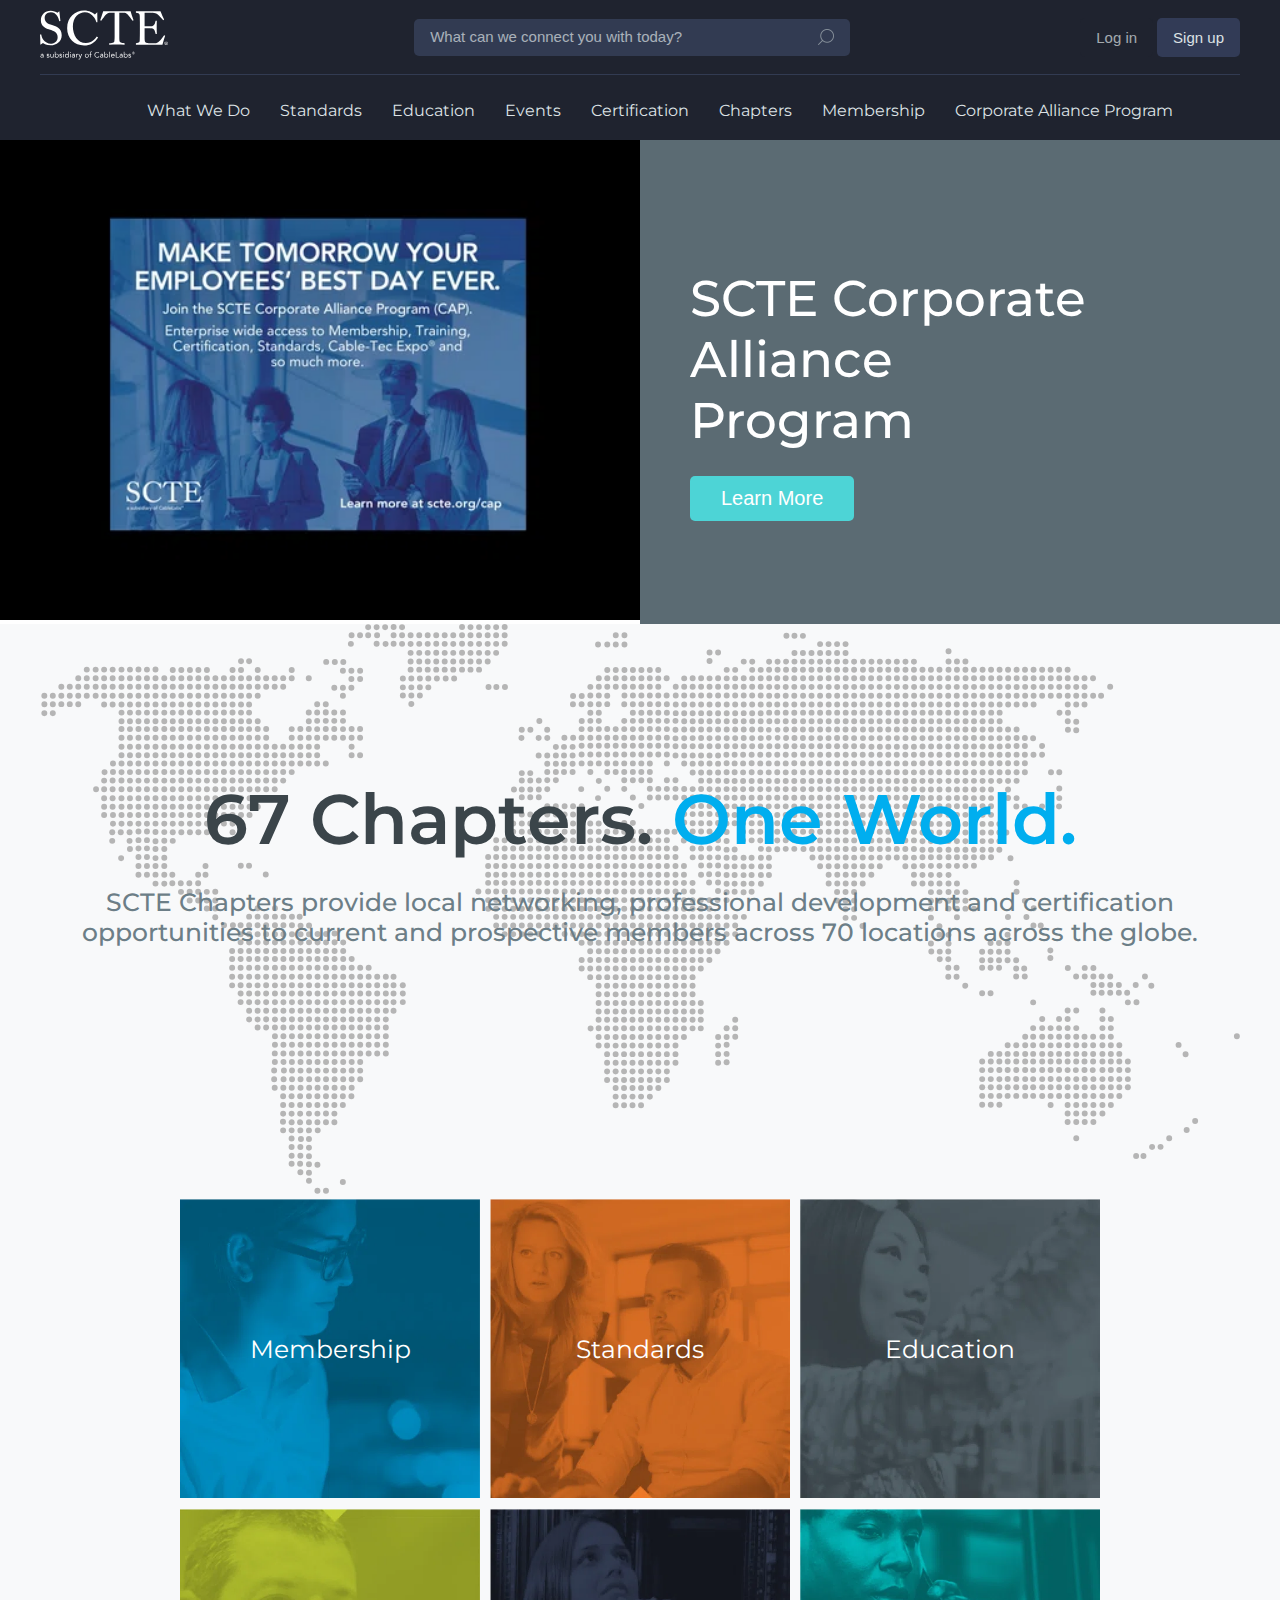
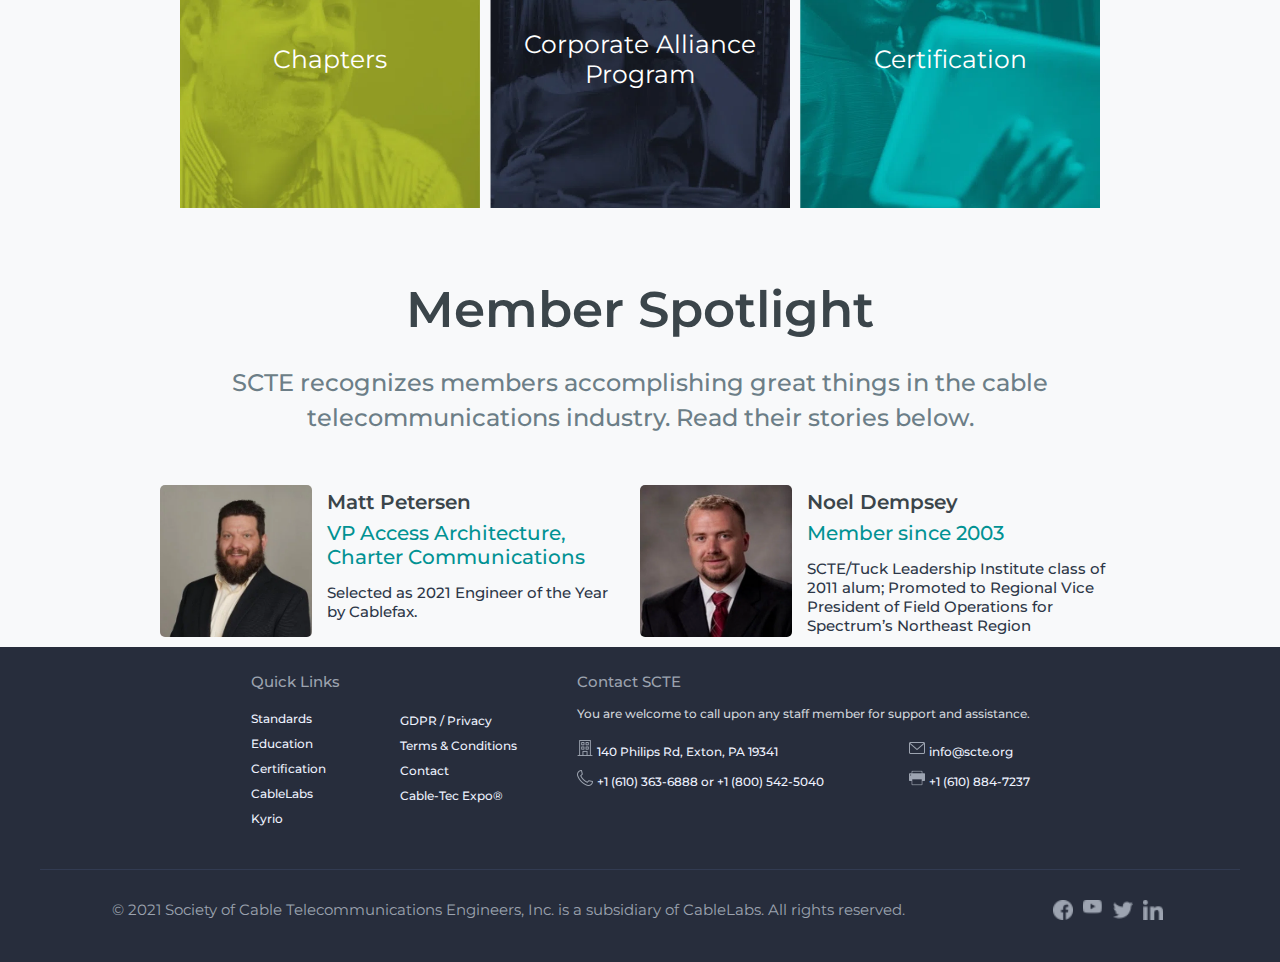
==== index.html @ 079fc74f "first commit" ====
<!DOCTYPE html>
<html lang="en">
  <head>
    <link rel="stylesheet" href="./assets/style/scte.css" />
    <title>SCTE</title>
    <meta charset="UTF-8" />
    <meta http-equiv="X-UA-Compatible" content="IE=edge" />
    <meta name="viewport" content="width=device-width, initial-scale=1.0" />
    <title>Document</title>
    <link rel="preconnect" href="https://fonts.googleapis.com" />
    <link rel="preconnect" href="https://fonts.gstatic.com" crossorigin />
    <link rel="preconnect" href="https://fonts.googleapis.com" />
    <link rel="preconnect" href="https://fonts.gstatic.com" crossorigin />
    <link
      href="https://fonts.googleapis.com/css2?family=Montserrat:wght@300;400;500;600;700&display=swap"
      rel="stylesheet"
    />
    <link
      href="https://fonts.googleapis.com/css2?family=Roboto:wght@300;400;500;700&display=swap"
      rel="stylesheet"
    />
  </head>
  <body>
    <!-- main_container_header -->
    <div class="main_container_header">
      <!-- header_logo_form_button -->
      <div class="container header_logo_form_button">
        <!-- right_side_logo -->
        <div class="right_side_logo">
          <img src="./assets/images/logo.svg" />
        </div>
        <!-- middle_form -->
        <div class="middle_form">
          <form>
            <input
              type="text"
              placeholder="What can we connect you with today?"
            />
          </form>
          <!-- form_image -->
          <img src="./assets/images/searching.png" />
        </div>
        <!-- left_side_buttons_div -->
        <div class="left_side_buttons_div">
          <!-- log -->
          <button class="log">Log in</button>
          <button>Sign up</button>
        </div>
      </div>
      <!-- ul_li -->
      <div class="ul_li">
        <!-- just_ul -->
        <ul class="just_ul">
          <li>What We Do</li>
          <li>Standards</li>
          <li>Education</li>
          <li>Events</li>
          <li>Certification</li>
          <li>Chapters</li>
          <li>Membership</li>
          <li>Corporate Alliance Program</li>
        </ul>
      </div>
    </div>
    <!-- main_middle_container -->
    <div class="main_middle_container">
      <!-- image_div -->
      <div class="image_div">
        <img src="./assets/images/capmargins.width-512.format-webp.webp" />
      </div>
      <!-- background_color_button -->
      <div class="background_color_button">
        <!-- heading_button  -->
        <div class="heading_button">
          <h3>SCTE Corporate Alliance Program</h3>
          <button>Learn More</button>
        </div>
      </div>
    </div>
    <!-- background_color_div -->
    <div class="background_color_div">
      <!-- main_container_back_image_h3_text_cards -->
      <div class="container main_container_back_image_h3_text_cards">
        <!-- background_image -->
        <div class="background_image">
          <!-- heading_text -->
          <div class="heading_text">
            <h3 class="change">67 Chapters. <span>One World. </span></h3>
            <p>
              SCTE Chapters provide local networking, professional development
              and certification opportunities to current and prospective members
              across 70 locations across the globe.
            </p>
          </div>
        </div>
      </div>
      <!-- All_cards_div -->
      <div class="container All_cards_div">
        <!-- first_card_div -->
        <div class="first_card_div">
          <!-- back_image -->
          <div class="back_image">
            <p>Membership</p>
          </div>
        </div>
        <!-- second_card_div -->
        <div class="second_card_div">
          <!-- back_image -->
          <div class="back_image">
            <p>Standards</p>
          </div>
        </div>
        <!-- third_card_div -->
        <div class="third_card_div">
          <!-- back_image -->
          <div class="back_image">
            <p>Education</p>
          </div>
        </div>
      </div>
      <div class="container All_cards_div">
        <!-- fourth_card_div -->
        <div class="fourth_card_div">
          <!-- back_image -->
          <div class="back_image">
            <p>Chapters</p>
          </div>
        </div>
        <!-- fifth_card_div -->
        <div class="fifth_card_div">
          <!-- back_image -->
          <div class="back_image">
            <p>Corporate Alliance Program</p>
          </div>
        </div>
        <!-- sixth_card_div -->
        <div class="sixth_card_div">
          <!-- back_image -->
          <div class="back_image">
            <p>Certification</p>
          </div>
        </div>
      </div>
    </div>
    <!-- background_color -->
    <div class="background_color">
      <!-- main_haeding_para_images -->
      <div class="container main_heading_para">
        <!-- heading_para -->
        <div class="heading_para">
          <h2>Member Spotlight</h2>
          <!-- para_div -->
          <div class="para_div">
            <p>
              SCTE recognizes members accomplishing great things in the cable
              telecommunications industry. Read their stories below.
            </p>
          </div>
        </div>
      </div>
      <!-- both_pic_main_div -->
      <div class="container both_pic_main_div">
        <!-- first_image -->
        <div class="first_image">
          <!-- just_pic_div -->
          <div class="just_pic_div">
            <img src="./assets/images/onepic.webp" />
          </div>

          <!-- text_div -->
          <div class="text_div">
            <h3>Matt Petersen</h3>
            <p>VP Access Architecture, Charter Communications</p>
            <p class="different_p">
              Selected as 2021 Engineer of the Year by Cablefax.
            </p>
          </div>
        </div>
        <!-- second_image -->
        <div class="second_image">
          <!-- just_pic_div -->
          <div class="just_pic_div">
            <img src="./assets/images/twopic.webp" />
          </div>

          <!-- text_div -->
          <div class="text_div">
            <h3>Noel Dempsey</h3>
            <p>Member since 2003</p>
            <p class="different_p">
              SCTE/Tuck Leadership Institute class of 2011 alum; Promoted to
              Regional Vice President of Field Operations for Spectrum’s
              Northeast Region
            </p>
          </div>
        </div>
      </div>
    </div>
    <!-- footer_background_color -->
    <div class="footer_background_color">
      <!-- main_upper_div_uls -->
      <div class="container main_upper_div_uls">
        <!-- first_ul_div -->
        <div class="first_ul_div">
          <h3>Quick Links</h3>
          <ul class="first_ul">
            <li>Standards</li>
            <li>Education</li>
            <li>Certification</li>
            <li>CableLabs</li>
            <li>Kyrio</li>
          </ul>
        </div>
        <!-- middle_ul_div -->
        <div class="middle_ul_div">
          <ul class="middle_ul">
            <li>GDPR / Privacy</li>
            <li>Terms & Conditions</li>
            <li>Contact</li>
            <li>Cable-Tec Expo®</li>
          </ul>
        </div>
        <!-- last_ul_div -->
        <div class="last_ul_div">
          <!-- h3 -->
          <h3>Contact SCTE</h3>
          <!-- ul_div_p -->
          <p>
            You are welcome to call upon any staff member for support and
            assistance.
          </p>
          <!-- last_ul -->
          <ul class="last_ul">
            <!-- flex_div -->
            <div class="flex_div">
              <li>
                <img src="./assets/images/building.png" />
                <span class="text">140 Philips Rd, Exton, PA 19341</span>
              </li>
              <li>
                <img src="./assets/images/phone.png" />

                <span class="text">
                  +1 (610) 363-6888 or +1 (800) 542-5040
                </span>
              </li>
            </div>
            <!-- flex_other -->
            <div class="flex_other">
              <li>
                <img src="./assets/images/envelope.png" />
                <span class="text"> info@scte.org </span>
              </li>
              <li>
                <img src="./assets/images/fax-machine.png" />
                <span class="text"> +1 (610) 884-7237 </span>
              </li>
            </div>
          </ul>
        </div>
      </div>
      <!-- last_text_logos -->
      <div class="container last_text_logos">
        <!-- just_p -->
        <div class="just_p">
          <p>
            © 2021 Society of Cable Telecommunications Engineers, Inc. is a
            subsidiary of CableLabs. All rights reserved.
          </p>
        </div>
        <!-- logos_div -->
        <div class="logos_div">
          <img src="./assets/images/facebook.png" />
          <img class="youtube" src="./assets/images/youtube.png" />
          <img src="./assets/images/twitter.png" />
          <img src="./assets/images/linkedin.png" />
        </div>
      </div>
    </div>
  </body>
</html>
---- assets/style/scte.css ----
body {
  font-family: "Roboto", sans-serif;
  font-family: "Montserrat", sans-serif;
  margin: 0px;
  padding: 0px;
}
/* container */
.container {
  max-width: 1200px;
  margin: auto;
}
/* main_container_header */
.main_container_header {
  width: 100%;
  background-color: #1f232f;
  height: 140px;
}
/* header_logo_form_button */
.main_container_header .header_logo_form_button {
  display: flex;
  justify-content: space-between;
  align-items: center;
  padding: 10px 0px;
  border-bottom: 1px solid #323b52;
}

/* right_side_logo */
.main_container_header .header_logo_form_button .right_side_logo {
}
/* image */
.main_container_header .header_logo_form_button .right_side_logo img {
  height: 50px;
  cursor: pointer;
}
/* middle_form */
.main_container_header .header_logo_form_button .middle_form {
  display: flex;
  align-items: center;
  width: 35%;
}
/* just_form_div */
.main_container_header .header_logo_form_button .middle_form form {
  width: 100%;
}
/* form_input */
.main_container_header .header_logo_form_button .middle_form input {
  width: 100%;
  background: #323b52;
  padding: 10px 15px;
  border-radius: 5px;
  border: 1px transparent solid;
  cursor: pointer;
}
/* placeholder */
.main_container_header
  .header_logo_form_button
  .middle_form
  input::placeholder {
  color: rgba(221, 226, 229);
  opacity: 0.7;
  font-size: 15px;
}
/* form_image */
.main_container_header .header_logo_form_button .middle_form img {
  color: rgba(221, 226, 229);
  opacity: 0.5;
  cursor: pointer;
}
/* left_side_buttons_div */
.main_container_header .header_logo_form_button .left_side_buttons_div {
}
/* just_buttons */
.main_container_header .header_logo_form_button .left_side_buttons_div button {
  background: #323b56;
  color: rgba(221, 226, 229);
  opacity: 1;
  border: 1px solid transparent;
  padding: 10px 15px;
  border-radius: 5px;
  font-size: 15px;
  cursor: pointer;
}
/* log */
.main_container_header .header_logo_form_button .left_side_buttons_div .log {
  color: rgba(221, 226, 229);
  opacity: 0.7;
  background: #1f232f;
  border: 1px transparent solid;
}
/* ul_li */
.main_container_header .ul_li .just_ul {
  display: flex;
  font-size: 16px;
  list-style: none;
  color: rgba(221, 226, 229);
  opacity: 1;
  justify-content: center;
  font-weight: 400;
  cursor: pointer;
}
.main_container_header .ul_li .just_ul li {
  padding: 10px 15px;
}
/* main_middle_container */
.main_middle_container {
  width: 100%;
  display: flex;
}
/* image_div */
.main_middle_container .image_div {
  width: 50%;
}
/* img */
.main_middle_container .image_div img {
  width: 100%;
}
/* background_color_button */
.main_middle_container .background_color_button {
  background-color: #5b6b73;
  width: 50%;
  display: flex;
  align-items: center;
}
/* heading_button */
.main_middle_container .background_color_button .heading_button {
  padding: 0px 50px;
}
/* h3 */
.main_middle_container .background_color_button .heading_button h3 {
  color: white;
  width: 80%;
  font-size: 50px;
  font-weight: 500;
  margin: 0px;
  padding: 25px 0px;
}
/* button */
.main_middle_container .background_color_button button {
  background-color: #4dd4d6;
  padding: 10px 30px;
  color: white;
  font-size: 20px;
  border-radius: 5px;
  border: 1px solid transparent;
}
/* background_color_div */
.background_color_div {
  background: #f8f9fa;
}
/* main_container_back_image_h3_text_cards */
.background_color_div .main_container_back_image_h3_text_cards {
  width: 100%;
}
/* background_image */
.background_color_div
  .main_container_back_image_h3_text_cards
  .background_image {
  background-image: url("../images/map.svg");
  background-size: contain;
  background-position: center;
  background-repeat: no-repeat;
  height: 570px;
}
/* heading_text */
.background_color_div
  .main_container_back_image_h3_text_cards
  .background_image
  .heading_text {
  display: flex;
  flex-direction: column;
  justify-content: center;
  align-items: center;
  height: 500px;
}
/* just_h3 */
.background_color_div
  .main_container_back_image_h3_text_cards
  .background_image
  .heading_text
  .change {
  color: #3b454a;
  font-size: 70px;
  font-weight: 600;
  margin: 0px;
}
/* span */
.background_color_div
  .main_container_back_image_h3_text_cards
  .background_image
  .heading_text
  .change
  span {
  color: #00aeef;
}
/* just_p */
.background_color_div
  .main_container_back_image_h3_text_cards
  .background_image
  .heading_text
  p {
  font-size: 25px;
  color: #6c7e87;
  font-weight: 500;
  text-align: center;
}
/* All_cards_div */
.background_color_div .All_cards_div {
  display: flex;
  justify-content: center;
  flex-wrap: wrap;
}
/* first_card_div */
.background_color_div .All_cards_div .first_card_div {
  width: 25%;
  margin: 5px 5px;
}
/* back_image */
.background_color_div .All_cards_div .first_card_div .back_image {
  background-image: url("../images/one.webp");
  background-size: contain;
  background-repeat: no-repeat;
  height: 300px;
  display: flex;
  justify-content: center;
  align-items: center;
}
/* just_p */
.background_color_div .All_cards_div .first_card_div .back_image p {
  font-size: 25px;
  font-weight: 400;
  color: white;
}
/* second_card_div */
.background_color_div .All_cards_div .second_card_div {
  width: 25%;
  margin: 5px 5px;
}
/* back_image */
.background_color_div .All_cards_div .second_card_div .back_image {
  background-image: url("../images/two.webp");
  background-size: contain;
  background-repeat: no-repeat;
  height: 300px;
  display: flex;
  justify-content: center;
  align-items: center;
}
/* just_p */
.background_color_div .All_cards_div .second_card_div .back_image p {
  font-size: 25px;
  font-weight: 400;
  color: white;
}
/* third_card_div */
.background_color_div .All_cards_div .third_card_div {
  width: 25%;
  margin: 5px 5px;
}
/* back_image */
.background_color_div .All_cards_div .third_card_div .back_image {
  background-image: url("../images/three.webp");
  background-size: contain;
  background-repeat: no-repeat;
  height: 300px;
  display: flex;
  justify-content: center;
  align-items: center;
}
/* just_p */
.background_color_div .All_cards_div .third_card_div .back_image p {
  font-size: 25px;
  font-weight: 400;
  color: white;
}
/* fourth_card_div */
.background_color_div .All_cards_div .fourth_card_div {
  width: 25%;
  margin: 5px 5px;
}
/* back_image */
.background_color_div .All_cards_div .fourth_card_div .back_image {
  background-image: url("../images/four.webp");
  background-size: contain;
  background-repeat: no-repeat;
  height: 300px;
  display: flex;
  justify-content: center;
  align-items: center;
}
/* just_p */
.background_color_div .All_cards_div .fourth_card_div .back_image p {
  font-size: 25px;
  font-weight: 400;
  color: white;
}
/* fifth_card_div */
.background_color_div .All_cards_div .fifth_card_div {
  width: 25%;
  margin: 5px 5px;
}
/* back_image */
.background_color_div .All_cards_div .fifth_card_div .back_image {
  background-image: url("../images/five.webp");
  background-size: contain;
  background-repeat: no-repeat;
  height: 300px;
  display: flex;
  justify-content: center;
  align-items: center;
}
/* just_p */
.background_color_div .All_cards_div .fifth_card_div .back_image p {
  font-size: 25px;
  font-weight: 400;
  color: white;
  text-align: center;
}
/* sixth_card_div */
.background_color_div .All_cards_div .sixth_card_div {
  width: 25%;
  margin: 5px 5px;
}
/* back_image */
.background_color_div .All_cards_div .sixth_card_div .back_image {
  background-image: url("../images/six.webp");
  background-size: contain;
  background-repeat: no-repeat;
  height: 300px;
  display: flex;
  justify-content: center;
  align-items: center;
}
/* just_p */
.background_color_div .All_cards_div .sixth_card_div .back_image p {
  font-size: 25px;
  font-weight: 400;
  color: white;
}
/* background_color */
.background_color {
  background-color: #f8f9fa;
}
/* main_haeding_para */
.background_color .main_heading_para {
  width: 100%;
  padding: 65px 0px 25px 0px;
}
/* heading_para */
.background_color .main_heading_para .heading_para {
  display: flex;
  flex-direction: column;
  align-items: center;
}
/* h2 */
.background_color .main_heading_para .heading_para h2 {
  margin: 0px;
  color: #3b454a;
  font-size: 50px;
  font-weight: 600;
}
/* p_div */
.background_color .main_heading_para .heading_para .para_div {
  width: 70%;
  text-align: center;
  line-height: 35px;
}
/* just_p */
.background_color .main_heading_para .heading_para .para_div p {
  color: #6c7e87;
  font-size: 24px;
  font-weight: 500;
  margin: 0px;
  padding: 25px 0px;
}
/* both_pic_main_div */
.background_color .both_pic_main_div {
  width: 100%;
  display: flex;
  justify-content: center;
}
/* first_image */
.background_color .both_pic_main_div .first_image {
  display: flex;
  width: 40%;
}
/* just_pic_div */
.background_color .both_pic_main_div .first_image .just_pic_div {
}
/* just_image */
.background_color .both_pic_main_div .first_image .just_pic_div img {
  height: 152px;
  border-radius: 5px;
}
/* text_div */
.background_color .both_pic_main_div .first_image .text_div {
  padding: 5px 15px;
}
.background_color .both_pic_main_div .first_image .text_div h3 {
  color: #3b454a;
  font-size: 20px;
  font-weight: 600;
  margin: 0px;
}
.background_color .both_pic_main_div .first_image .text_div p {
  color: #019293;
  font-size: 20px;
  font-weight: 500;
  margin: 0px;
  padding: 7px 0px;
}
/* different_p */
.background_color .both_pic_main_div .first_image .text_div .different_p {
  color: #2d3748;
  font-size: 15px;
  font-weight: 500;
}
/* second_image */
.background_color .both_pic_main_div .second_image {
  display: flex;
  width: 40%;
}
/* just_pic_div */
.background_color .both_pic_main_div .second_image .just_pic_div {
}
/* just_image */
.background_color .both_pic_main_div .second_image .just_pic_div img {
  height: 152px;
  border-radius: 5px;
}
/* text_div */
.background_color .both_pic_main_div .second_image .text_div {
  padding: 5px 15px;
}
.background_color .both_pic_main_div .second_image .text_div h3 {
  color: #3b454a;
  font-size: 20px;
  font-weight: 600;
  margin: 0px;
}
.background_color .both_pic_main_div .second_image .text_div p {
  color: #019293;
  font-size: 20px;
  font-weight: 500;
  margin: 0px;
  padding: 7px 0px;
}
/* different_p */
.background_color .both_pic_main_div .second_image .text_div .different_p {
  color: #2d3748;
  font-size: 15px;
  font-weight: 500;
}
/* footer_background_color */
.footer_background_color {
  background-color: #272d3c;
  height: 315px;
}
/* main_upper_div_uls */
.footer_background_color .main_upper_div_uls {
  display: flex;
  justify-content: center;
  border-bottom: 1px solid #323b52;
}
/* first_ul_div */
.footer_background_color .main_upper_div_uls .first_ul_div {
  padding: 10px 30px;
}
/* first_ul_just */
.footer_background_color .main_upper_div_uls .first_ul_div .first_ul {
  list-style: none;
  margin: 0px;
  padding: 0px;
}
/* h3 */
.footer_background_color .main_upper_div_uls .first_ul_div h3 {
  color: #9ca3af;
  font-size: 15px;
  font-weight: 500;
  margin: 0px;
  padding: 15px 0px;
  cursor: pointer;
}
/* li */
.footer_background_color .main_upper_div_uls .first_ul_div li {
  line-height: 25px;
  color: #eef2ff;
  font-weight: 500;
  cursor: pointer;
  font-size: 12px;
}
/* middle_ul_dil */
.footer_background_color .main_upper_div_uls .middle_ul_div {
  padding: 45px 30px;
}
/* middle_ul */
.footer_background_color .main_upper_div_uls .middle_ul_div .middle_ul {
  list-style: none;
    padding: 0px 0px;
}
/* li */
.footer_background_color .main_upper_div_uls .middle_ul_div .middle_ul li {
  line-height: 25px;
  color: #eef2ff;
  font-weight: 500;
  cursor: pointer;
  font-size: 12px;
}
/* last_ul_div */
.footer_background_color .main_upper_div_uls .last_ul_div{
  padding: 10px 30px;
}
/* h3 */
.footer_background_color .main_upper_div_uls .last_ul_div  h3{
  color: #9ca3af;
  font-size: 15px;
  font-weight: 500;
  margin: 0px;
  cursor: pointer;
  padding: 15px 0px;
}
/* just_p */
.footer_background_color .main_upper_div_uls .last_ul_div  p{
  color: #d1d5db;
  font-size: 12px;
  font-weight: 500;
  margin: 0px;
}
/* last_ul */
.footer_background_color .main_upper_div_uls .last_ul_div .last_ul{
  margin: 0px;
  list-style: none;
  padding: 15px 0px;
  display: flex;
  justify-content: space-between;
  line-height: 30px;
}



/* flex_div */
.footer_background_color .main_upper_div_uls .last_ul_div .last_ul .flex_div{

}
/* li */
.footer_background_color .main_upper_div_uls .last_ul_div .last_ul .flex_div li{

}
/* span */
.footer_background_color .main_upper_div_uls .last_ul_div .last_ul .flex_div .text{
  line-height: 25px;
  color: #eef2ff;
  font-weight: 500;
  cursor: pointer;
  font-size: 12px;
}
/* flex_other */
.footer_background_color .main_upper_div_uls .last_ul_div .last_ul  .flex_other{

}
.footer_background_color .main_upper_div_uls .last_ul_div .last_ul  .flex_other li{

}
.footer_background_color .main_upper_div_uls .last_ul_div .last_ul  .flex_other .text{
  line-height: 25px;
  color: #eef2ff;
  font-weight: 500;
  cursor: pointer;
  font-size: 12px;
}
/* last_text_logos */
.footer_background_color  .last_text_logos{
  display: flex;
  align-items: center;
  justify-content: space-around;
  padding: 15px 0px;
}
/* .just_p */
.footer_background_color  .last_text_logos .just_p{
  font-size: 15px;
  font-weight: 400;
}
/* p */
.footer_background_color  .last_text_logos .just_p p{
  color: #9ca3af;
}
/* logos_div */
.footer_background_color  .last_text_logos .logos_div{
display: flex;
align-items: center;
}
/* youtube */
.footer_background_color  .last_text_logos .logos_div .youtube{

}
.footer_background_color  .last_text_logos .logos_div img{
  height: 20px;
  display: flex;
  align-items: center;
  padding: 0px 5px;
}
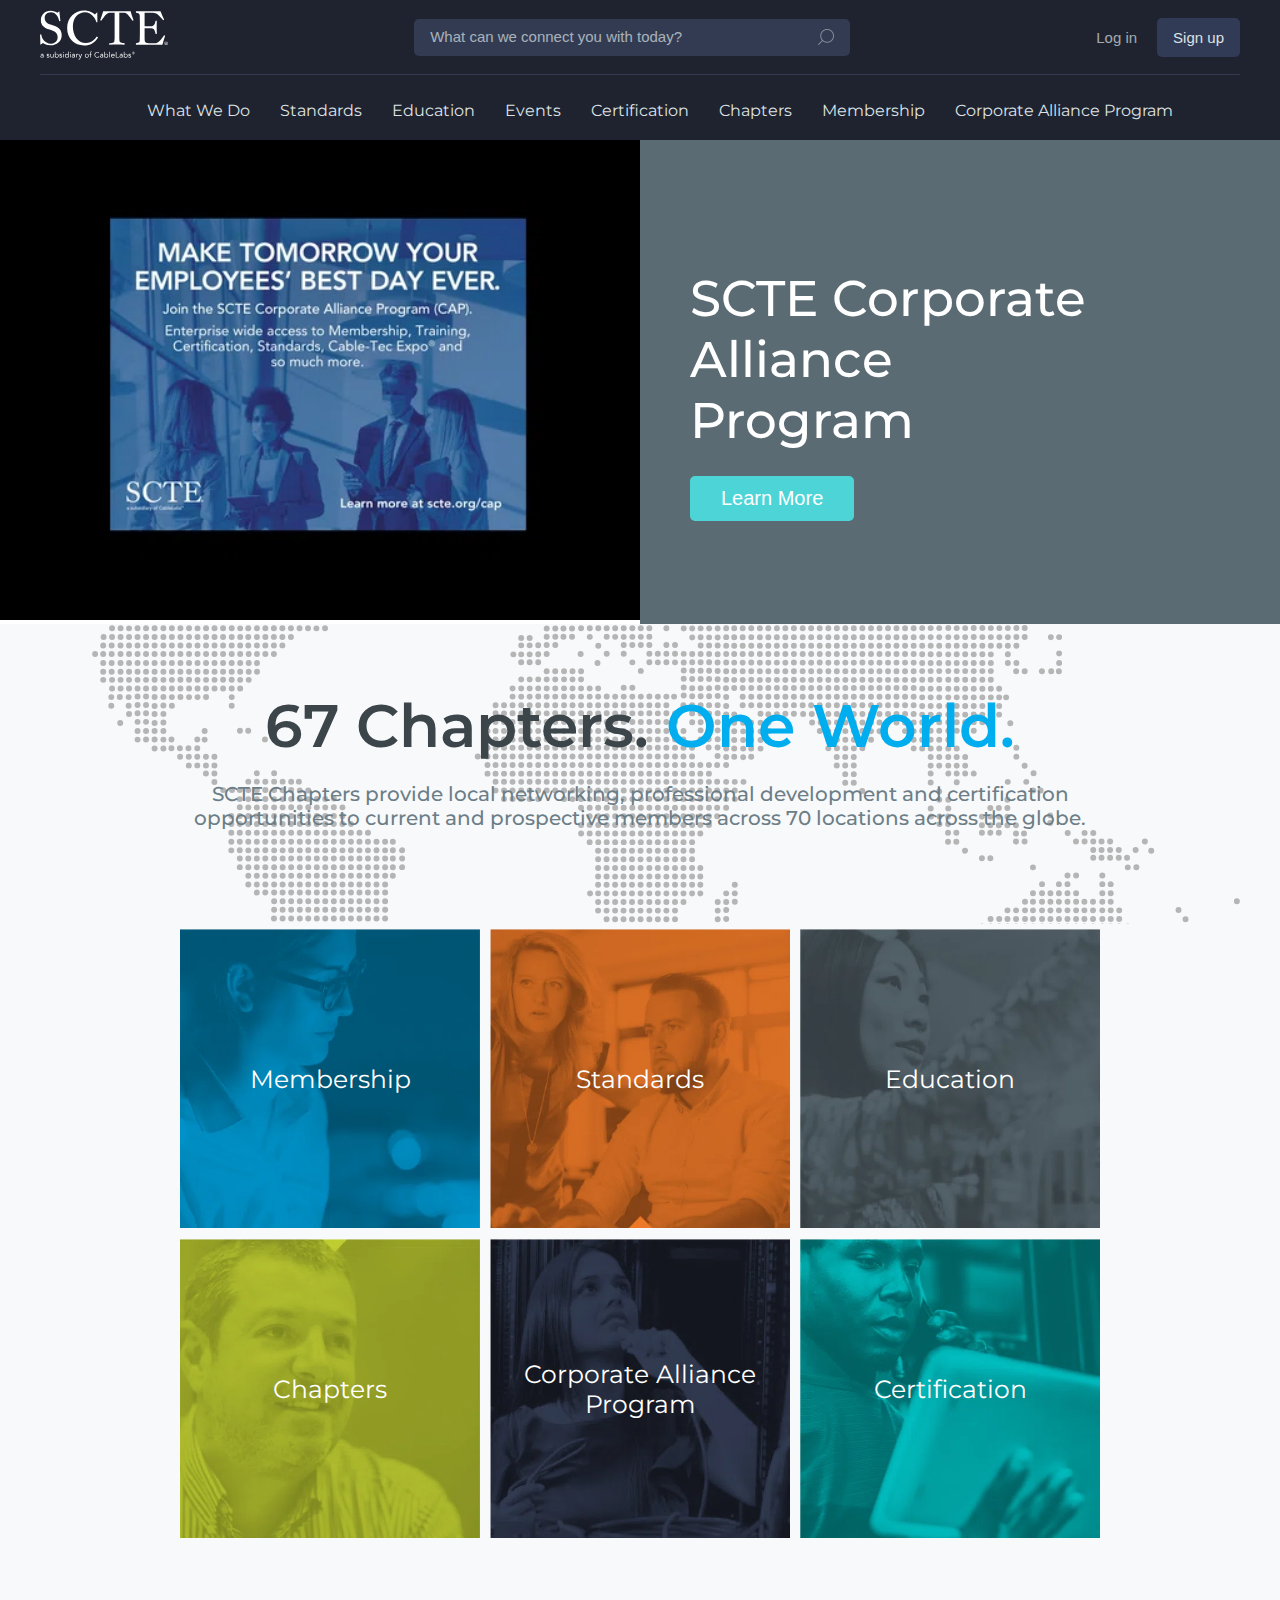
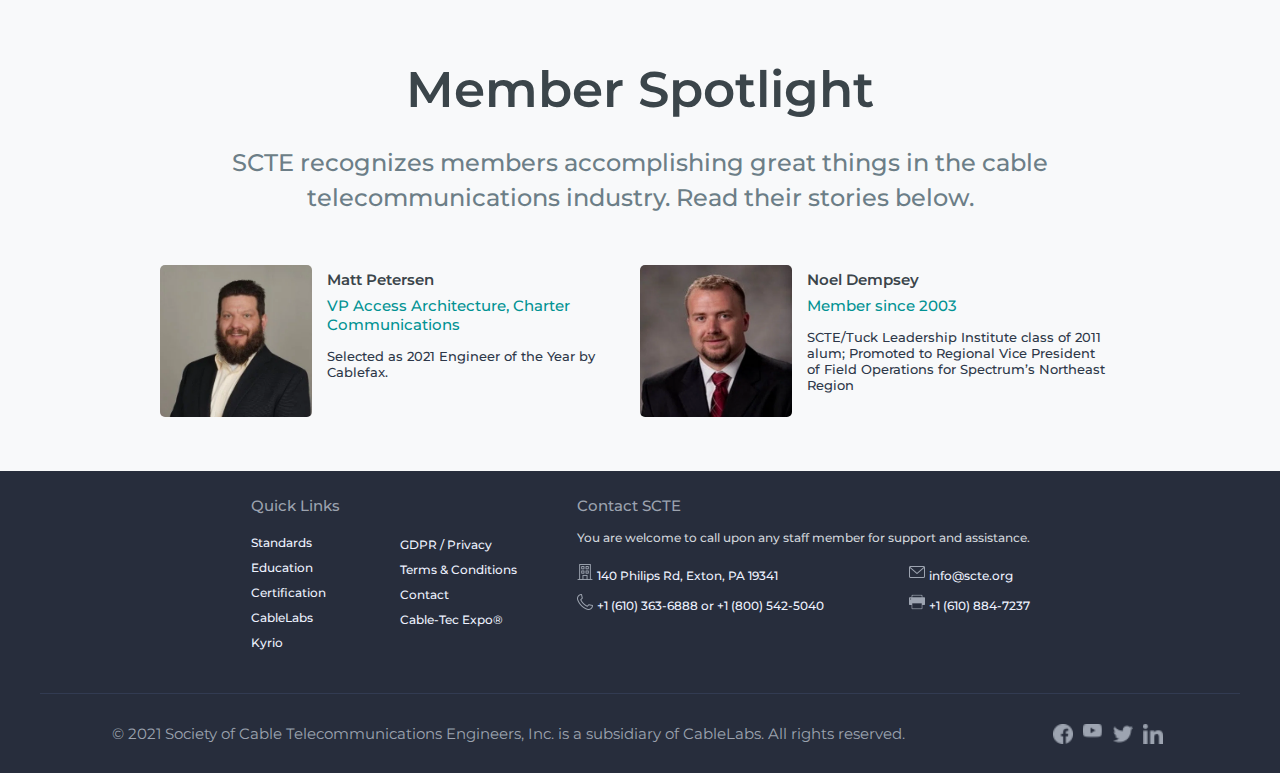
==== commit f906a600: "add media quries" ====
--- a/index.html
+++ b/index.html
@@ -118,7 +118,7 @@
           </div>
         </div>
       </div>
-      <div class="container All_cards_div">
+      <div class="container last_three_card_div">
         <!-- fourth_card_div -->
         <div class="fourth_card_div">
           <!-- back_image -->
@@ -160,6 +160,7 @@
       </div>
       <!-- both_pic_main_div -->
       <div class="container both_pic_main_div">
+       
         <!-- first_image -->
         <div class="first_image">
           <!-- just_pic_div -->
@@ -200,6 +201,8 @@
     <div class="footer_background_color">
       <!-- main_upper_div_uls -->
       <div class="container main_upper_div_uls">
+        <!-- first_two_uls -->
+        <div class="first_two_uls">
         <!-- first_ul_div -->
         <div class="first_ul_div">
           <h3>Quick Links</h3>
@@ -220,6 +223,7 @@
             <li>Cable-Tec Expo®</li>
           </ul>
         </div>
+      </div>
         <!-- last_ul_div -->
         <div class="last_ul_div">
           <!-- h3 -->
@@ -277,5 +281,7 @@
         </div>
       </div>
     </div>
+
+    <!-- end -->
   </body>
 </html>
--- a/assets/style/scte.css
+++ b/assets/style/scte.css
@@ -24,9 +24,6 @@
   border-bottom: 1px solid #323b52;
 }
 
-/* right_side_logo */
-.main_container_header .header_logo_form_button .right_side_logo {
-}
 /* image */
 .main_container_header .header_logo_form_button .right_side_logo img {
   height: 50px;
@@ -66,9 +63,7 @@
   opacity: 0.5;
   cursor: pointer;
 }
-/* left_side_buttons_div */
-.main_container_header .header_logo_form_button .left_side_buttons_div {
-}
+
 /* just_buttons */
 .main_container_header .header_logo_form_button .left_side_buttons_div button {
   background: #323b56;
@@ -156,10 +151,10 @@
   .main_container_back_image_h3_text_cards
   .background_image {
   background-image: url("../images/map.svg");
-  background-size: contain;
+  background-size: cover;
   background-position: center;
   background-repeat: no-repeat;
-  height: 570px;
+  height: 300px;
 }
 /* heading_text */
 .background_color_div
@@ -170,7 +165,8 @@
   flex-direction: column;
   justify-content: center;
   align-items: center;
-  height: 500px;
+  height: 290px;
+  padding: 0px 105px;
 }
 /* just_h3 */
 .background_color_div
@@ -179,7 +175,7 @@
   .heading_text
   .change {
   color: #3b454a;
-  font-size: 70px;
+  font-size: 60px;
   font-weight: 600;
   margin: 0px;
 }
@@ -198,7 +194,7 @@
   .background_image
   .heading_text
   p {
-  font-size: 25px;
+  font-size: 20px;
   color: #6c7e87;
   font-weight: 500;
   text-align: center;
@@ -272,13 +268,19 @@
   font-weight: 400;
   color: white;
 }
+/* last_three_card_div */
+.background_color_div .last_three_card_div {
+  display: flex;
+  justify-content: center;
+  flex-wrap: wrap;
+}
 /* fourth_card_div */
-.background_color_div .All_cards_div .fourth_card_div {
+.background_color_div .last_three_card_div .fourth_card_div {
   width: 25%;
   margin: 5px 5px;
 }
 /* back_image */
-.background_color_div .All_cards_div .fourth_card_div .back_image {
+.background_color_div .last_three_card_div .fourth_card_div .back_image {
   background-image: url("../images/four.webp");
   background-size: contain;
   background-repeat: no-repeat;
@@ -288,18 +290,18 @@
   align-items: center;
 }
 /* just_p */
-.background_color_div .All_cards_div .fourth_card_div .back_image p {
+.background_color_div .last_three_card_div .fourth_card_div .back_image p {
   font-size: 25px;
   font-weight: 400;
   color: white;
 }
 /* fifth_card_div */
-.background_color_div .All_cards_div .fifth_card_div {
+.background_color_div .last_three_card_div .fifth_card_div {
   width: 25%;
   margin: 5px 5px;
 }
 /* back_image */
-.background_color_div .All_cards_div .fifth_card_div .back_image {
+.background_color_div .last_three_card_div .fifth_card_div .back_image {
   background-image: url("../images/five.webp");
   background-size: contain;
   background-repeat: no-repeat;
@@ -309,19 +311,19 @@
   align-items: center;
 }
 /* just_p */
-.background_color_div .All_cards_div .fifth_card_div .back_image p {
+.background_color_div .last_three_card_div .fifth_card_div .back_image p {
   font-size: 25px;
   font-weight: 400;
   color: white;
   text-align: center;
 }
 /* sixth_card_div */
-.background_color_div .All_cards_div .sixth_card_div {
+.background_color_div .last_three_card_div .sixth_card_div {
   width: 25%;
   margin: 5px 5px;
 }
 /* back_image */
-.background_color_div .All_cards_div .sixth_card_div .back_image {
+.background_color_div .last_three_card_div .sixth_card_div .back_image {
   background-image: url("../images/six.webp");
   background-size: contain;
   background-repeat: no-repeat;
@@ -331,7 +333,7 @@
   align-items: center;
 }
 /* just_p */
-.background_color_div .All_cards_div .sixth_card_div .back_image p {
+.background_color_div .last_three_card_div .sixth_card_div .back_image p {
   font-size: 25px;
   font-weight: 400;
   color: white;
@@ -339,6 +341,7 @@
 /* background_color */
 .background_color {
   background-color: #f8f9fa;
+  padding: 50px 0px;
 }
 /* main_haeding_para */
 .background_color .main_heading_para {
@@ -383,9 +386,7 @@
   display: flex;
   width: 40%;
 }
-/* just_pic_div */
-.background_color .both_pic_main_div .first_image .just_pic_div {
-}
+
 /* just_image */
 .background_color .both_pic_main_div .first_image .just_pic_div img {
   height: 152px;
@@ -397,13 +398,13 @@
 }
 .background_color .both_pic_main_div .first_image .text_div h3 {
   color: #3b454a;
-  font-size: 20px;
+  font-size: 15px;
   font-weight: 600;
   margin: 0px;
 }
 .background_color .both_pic_main_div .first_image .text_div p {
   color: #019293;
-  font-size: 20px;
+  font-size: 15px;
   font-weight: 500;
   margin: 0px;
   padding: 7px 0px;
@@ -411,7 +412,7 @@
 /* different_p */
 .background_color .both_pic_main_div .first_image .text_div .different_p {
   color: #2d3748;
-  font-size: 15px;
+  font-size: 13px;
   font-weight: 500;
 }
 /* second_image */
@@ -419,9 +420,7 @@
   display: flex;
   width: 40%;
 }
-/* just_pic_div */
-.background_color .both_pic_main_div .second_image .just_pic_div {
-}
+
 /* just_image */
 .background_color .both_pic_main_div .second_image .just_pic_div img {
   height: 152px;
@@ -433,13 +432,13 @@
 }
 .background_color .both_pic_main_div .second_image .text_div h3 {
   color: #3b454a;
-  font-size: 20px;
+  font-size: 15px;
   font-weight: 600;
   margin: 0px;
 }
 .background_color .both_pic_main_div .second_image .text_div p {
   color: #019293;
-  font-size: 20px;
+  font-size: 15px;
   font-weight: 500;
   margin: 0px;
   padding: 7px 0px;
@@ -447,13 +446,12 @@
 /* different_p */
 .background_color .both_pic_main_div .second_image .text_div .different_p {
   color: #2d3748;
-  font-size: 15px;
+  font-size: 13px;
   font-weight: 500;
 }
 /* footer_background_color */
 .footer_background_color {
   background-color: #272d3c;
-  height: 315px;
 }
 /* main_upper_div_uls */
 .footer_background_color .main_upper_div_uls {
@@ -461,18 +459,24 @@
   justify-content: center;
   border-bottom: 1px solid #323b52;
 }
+/* first_two_uls */
+.footer_background_color .main_upper_div_uls  .first_two_uls{
+display: flex;
+}
+
+
 /* first_ul_div */
-.footer_background_color .main_upper_div_uls .first_ul_div {
+.footer_background_color .main_upper_div_uls  .first_two_uls .first_ul_div {
   padding: 10px 30px;
 }
 /* first_ul_just */
-.footer_background_color .main_upper_div_uls .first_ul_div .first_ul {
+.footer_background_color .main_upper_div_uls  .first_two_uls  .first_ul {
   list-style: none;
   margin: 0px;
   padding: 0px;
 }
 /* h3 */
-.footer_background_color .main_upper_div_uls .first_ul_div h3 {
+.footer_background_color .main_upper_div_uls .first_two_uls .first_ul_div h3 {
   color: #9ca3af;
   font-size: 15px;
   font-weight: 500;
@@ -481,7 +485,7 @@
   cursor: pointer;
 }
 /* li */
-.footer_background_color .main_upper_div_uls .first_ul_div li {
+.footer_background_color .main_upper_div_uls .first_two_uls .first_ul_div li {
   line-height: 25px;
   color: #eef2ff;
   font-weight: 500;
@@ -489,16 +493,16 @@
   font-size: 12px;
 }
 /* middle_ul_dil */
-.footer_background_color .main_upper_div_uls .middle_ul_div {
+.footer_background_color .main_upper_div_uls .first_two_uls .middle_ul_div {
   padding: 45px 30px;
 }
 /* middle_ul */
-.footer_background_color .main_upper_div_uls .middle_ul_div .middle_ul {
+.footer_background_color .main_upper_div_uls .first_two_uls .middle_ul_div .middle_ul {
   list-style: none;
-    padding: 0px 0px;
+  padding: 0px 0px;
 }
 /* li */
-.footer_background_color .main_upper_div_uls .middle_ul_div .middle_ul li {
+.footer_background_color .main_upper_div_uls .first_two_uls .middle_ul_div .middle_ul li {
   line-height: 25px;
   color: #eef2ff;
   font-weight: 500;
@@ -506,11 +510,11 @@
   font-size: 12px;
 }
 /* last_ul_div */
-.footer_background_color .main_upper_div_uls .last_ul_div{
+.footer_background_color .main_upper_div_uls .last_ul_div {
   padding: 10px 30px;
 }
 /* h3 */
-.footer_background_color .main_upper_div_uls .last_ul_div  h3{
+.footer_background_color .main_upper_div_uls .last_ul_div h3 {
   color: #9ca3af;
   font-size: 15px;
   font-weight: 500;
@@ -519,14 +523,14 @@
   padding: 15px 0px;
 }
 /* just_p */
-.footer_background_color .main_upper_div_uls .last_ul_div  p{
+.footer_background_color .main_upper_div_uls .last_ul_div p {
   color: #d1d5db;
   font-size: 12px;
   font-weight: 500;
   margin: 0px;
 }
 /* last_ul */
-.footer_background_color .main_upper_div_uls .last_ul_div .last_ul{
+.footer_background_color .main_upper_div_uls .last_ul_div .last_ul {
   margin: 0px;
   list-style: none;
   padding: 15px 0px;
@@ -534,33 +538,25 @@
   justify-content: space-between;
   line-height: 30px;
 }
-
-
-
-/* flex_div */
-.footer_background_color .main_upper_div_uls .last_ul_div .last_ul .flex_div{
-
-}
-/* li */
-.footer_background_color .main_upper_div_uls .last_ul_div .last_ul .flex_div li{
-
-}
 /* span */
-.footer_background_color .main_upper_div_uls .last_ul_div .last_ul .flex_div .text{
+.footer_background_color
+  .main_upper_div_uls
+  .last_ul_div
+  .last_ul
+  .flex_div
+  .text {
   line-height: 25px;
   color: #eef2ff;
   font-weight: 500;
   cursor: pointer;
   font-size: 12px;
 }
-/* flex_other */
-.footer_background_color .main_upper_div_uls .last_ul_div .last_ul  .flex_other{
-
-}
-.footer_background_color .main_upper_div_uls .last_ul_div .last_ul  .flex_other li{
-
-}
-.footer_background_color .main_upper_div_uls .last_ul_div .last_ul  .flex_other .text{
+.footer_background_color
+  .main_upper_div_uls
+  .last_ul_div
+  .last_ul
+  .flex_other
+  .text {
   line-height: 25px;
   color: #eef2ff;
   font-weight: 500;
@@ -568,33 +564,289 @@
   font-size: 12px;
 }
 /* last_text_logos */
-.footer_background_color  .last_text_logos{
+.footer_background_color .last_text_logos {
   display: flex;
   align-items: center;
   justify-content: space-around;
   padding: 15px 0px;
 }
 /* .just_p */
-.footer_background_color  .last_text_logos .just_p{
+.footer_background_color .last_text_logos .just_p {
   font-size: 15px;
   font-weight: 400;
 }
 /* p */
-.footer_background_color  .last_text_logos .just_p p{
+.footer_background_color .last_text_logos .just_p p {
   color: #9ca3af;
 }
 /* logos_div */
-.footer_background_color  .last_text_logos .logos_div{
-display: flex;
-align-items: center;
-}
-/* youtube */
-.footer_background_color  .last_text_logos .logos_div .youtube{
-
-}
-.footer_background_color  .last_text_logos .logos_div img{
+.footer_background_color .last_text_logos .logos_div {
+  display: flex;
+  align-items: center;
+}
+.footer_background_color .last_text_logos .logos_div img {
   height: 20px;
   display: flex;
   align-items: center;
   padding: 0px 5px;
-}+}
+@media (max-width: 479px) and (min-width: 320px) {
+  .main_container_header {
+    display: none;
+  }
+  .main_middle_container {
+    flex-direction: column;
+  }
+  .main_middle_container .image_div {
+    width: 100%;
+  }
+  .main_middle_container .background_color_button {
+    width: 100%;
+  }
+  .main_middle_container .background_color_button .heading_button {
+    padding: 15px 50px;
+  }
+  .main_middle_container .background_color_button .heading_button h3 {
+    width: 100%;
+    font-size: 30px;
+  }
+  .main_middle_container .background_color_button button {
+    font-size: 10px;
+  }
+  .background_color_div
+    .main_container_back_image_h3_text_cards
+    .background_image {
+    height: 340px;
+  }
+  .background_color_div
+    .main_container_back_image_h3_text_cards
+    .background_image
+    .heading_text {
+    height: 600px;
+    padding: 0px;
+  }
+  .background_color_div
+    .main_container_back_image_h3_text_cards
+    .background_image
+    .heading_text
+    .change {
+    font-size: 45px;
+    text-align: center;
+  }
+  .background_color_div
+    .main_container_back_image_h3_text_cards
+    .background_image
+    .heading_text
+    p {
+    font-size: 20px;
+    font-weight: 500;
+    line-height: 30px;
+  }
+  .background_color_div .All_cards_div {
+    flex-direction: column;
+    padding:  140px 0px 0px 0px;
+  }
+  .background_color_div .All_cards_div .first_card_div {
+    width: 100%;
+    margin: 5px 0px;
+  }
+  .background_color_div .All_cards_div .first_card_div .back_image {
+    background-size: cover;
+
+    height: 190px;
+  }
+  .background_color_div .All_cards_div .first_card_div .back_image p {
+    font-size: 21px;
+    font-weight: 500;
+  }
+  .background_color_div .All_cards_div .second_card_div {
+    width: 100%;
+    margin: 5px 0px;
+  }
+  .background_color_div .All_cards_div .second_card_div .back_image {
+    background-size: cover;
+    height: 190px;
+  }
+  .background_color_div .All_cards_div .second_card_div .back_image p {
+    font-size: 21px;
+    font-weight: 500;
+  }
+  .background_color_div .All_cards_div .third_card_div {
+    width: 100%;
+    margin: 5px 0px;
+  }
+  .background_color_div .All_cards_div .third_card_div .back_image {
+    background-size: cover;
+    height: 190px;
+  }
+  .background_color_div .All_cards_div .third_card_div .back_image p {
+    font-size: 21px;
+    font-weight: 500;
+  }
+  .background_color_div .last_three_card_div {
+    flex-direction: column;
+  }
+  .background_color_div .last_three_card_div .fourth_card_div {
+    width: 100%;
+    margin: 5px 0px;
+  }
+  .background_color_div .last_three_card_div .fourth_card_div .back_image {
+    background-size: cover;
+    height: 190px;
+  }
+  .background_color_div .last_three_card_div .fourth_card_div .back_image p {
+    font-size: 21px;
+    font-weight: 500;
+  }
+  .background_color_div .last_three_card_div .fifth_card_div {
+    width: 100%;
+    margin: 5px 0px;
+  }
+  .background_color_div .last_three_card_div .fifth_card_div .back_image {
+    background-size: cover;
+    height: 190px;
+  }
+  .background_color_div .last_three_card_div .fifth_card_div .back_image p {
+    font-size: 21px;
+    font-weight: 500;
+    padding: 0px 70px;
+    line-height: 30px;
+  }
+  .background_color_div .last_three_card_div .sixth_card_div {
+    width: 100%;
+    margin: 5px 0px;
+  }
+  .background_color_div .last_three_card_div .sixth_card_div .back_image {
+    background-size: cover;
+    height: 190px;
+  }
+  .background_color_div .last_three_card_div .sixth_card_div .back_image p {
+    font-size: 21px;
+    font-weight: 500;
+  }
+  .background_color .main_heading_para {
+    width: 100%;
+    padding: 80px 0px 0px 0px;
+  }
+  .background_color .main_heading_para .heading_para h2 {
+    font-size: 35px;
+    text-align: center;
+    padding: 0px 15px;
+  }
+  .background_color .main_heading_para .heading_para .para_div {
+    width: 100%;
+    line-height: 30px;
+    opacity: 1;
+  }
+  .background_color .main_heading_para .heading_para .para_div p {
+    font-size: 20px;
+    font-weight: 500;
+  }
+  .background_color .both_pic_main_div {
+    flex-direction: column;
+    padding: 0px 0px 70px 0px;
+  }
+  .background_color .both_pic_main_div .first_image {
+    width: 100%;
+    padding: 15px 0px;
+  }
+  .background_color .both_pic_main_div .first_image .just_pic_div {
+    width: 50%;
+  }
+  .background_color .both_pic_main_div .first_image .just_pic_div img {
+    height: 130px;
+  padding: 0px 10px;
+  }
+  .background_color .both_pic_main_div .first_image .text_div {
+    padding: 5px 10px;
+}
+  .background_color .both_pic_main_div .first_image .text_div h3 {
+    padding: 0px 0px;
+  }
+  .background_color .both_pic_main_div .first_image .text_div p {
+    font-size: 17px;
+    padding: 7px 0px;
+  }
+  .background_color .both_pic_main_div .first_image .text_div .different_p {
+    line-height: 30px;
+    font-size: 15px;
+    font-weight: 500;
+  }
+  .background_color .both_pic_main_div .second_image {
+    width: 100%;
+    padding: 15px 0px;
+  } 
+  .background_color .both_pic_main_div .second_image .just_pic_div {
+    width: 50%;
+  }
+  .background_color .both_pic_main_div .second_image .just_pic_div img {
+    height: 130px;
+    padding: 0px 10px;
+  }
+  .background_color .both_pic_main_div .second_image .text_div {
+    padding: 5px 10px;
+}
+  .background_color .both_pic_main_div .second_image .text_div h3 {
+    padding: 0px 0px;
+  }
+  .background_color .both_pic_main_div .second_image .text_div p {
+    font-size: 17px;
+    padding: 7px 0px;
+  }
+  .background_color .both_pic_main_div .second_image .text_div .different_p {
+    line-height: 30px;
+    font-size: 15px;
+    font-weight: 500;
+}
+
+  .footer_background_color .main_upper_div_uls {
+    flex-direction: column;
+  }
+ 
+ .footer_background_color .main_upper_div_uls .last_ul_div .last_ul .flex_div li {
+  display: flex;
+  align-items: center;
+  padding: 5px 0px;
+}
+.footer_background_color .main_upper_div_uls .last_ul_div .last_ul .flex_div .text {
+  font-size: 15px;
+  padding: 0px 5px;
+}
+.footer_background_color .main_upper_div_uls .last_ul_div .last_ul .flex_other li {
+  display: flex;
+  align-items: center;
+}
+.footer_background_color .main_upper_div_uls .last_ul_div .last_ul .flex_other {
+  padding: 5px 0px;
+}
+.footer_background_color .main_upper_div_uls .last_ul_div .last_ul .flex_other .text {
+  line-height: 35px;
+  font-weight: 400;
+  font-size: 15px;
+  padding: 0px 5px;
+}
+ .footer_background_color .main_upper_div_uls .last_ul_div .last_ul {
+  flex-direction: column;
+}
+
+.footer_background_color .last_text_logos {
+    flex-direction: column;
+    padding: 25px 25px;
+    align-items: center;
+}
+.footer_background_color .last_text_logos .just_p {
+  font-size: 15px;
+  font-weight: 500;
+  line-height: 20px ;
+
+}
+.footer_background_color .last_text_logos {
+ 
+ align-items:unset;
+ 
+
+}
+}
+
+
+
